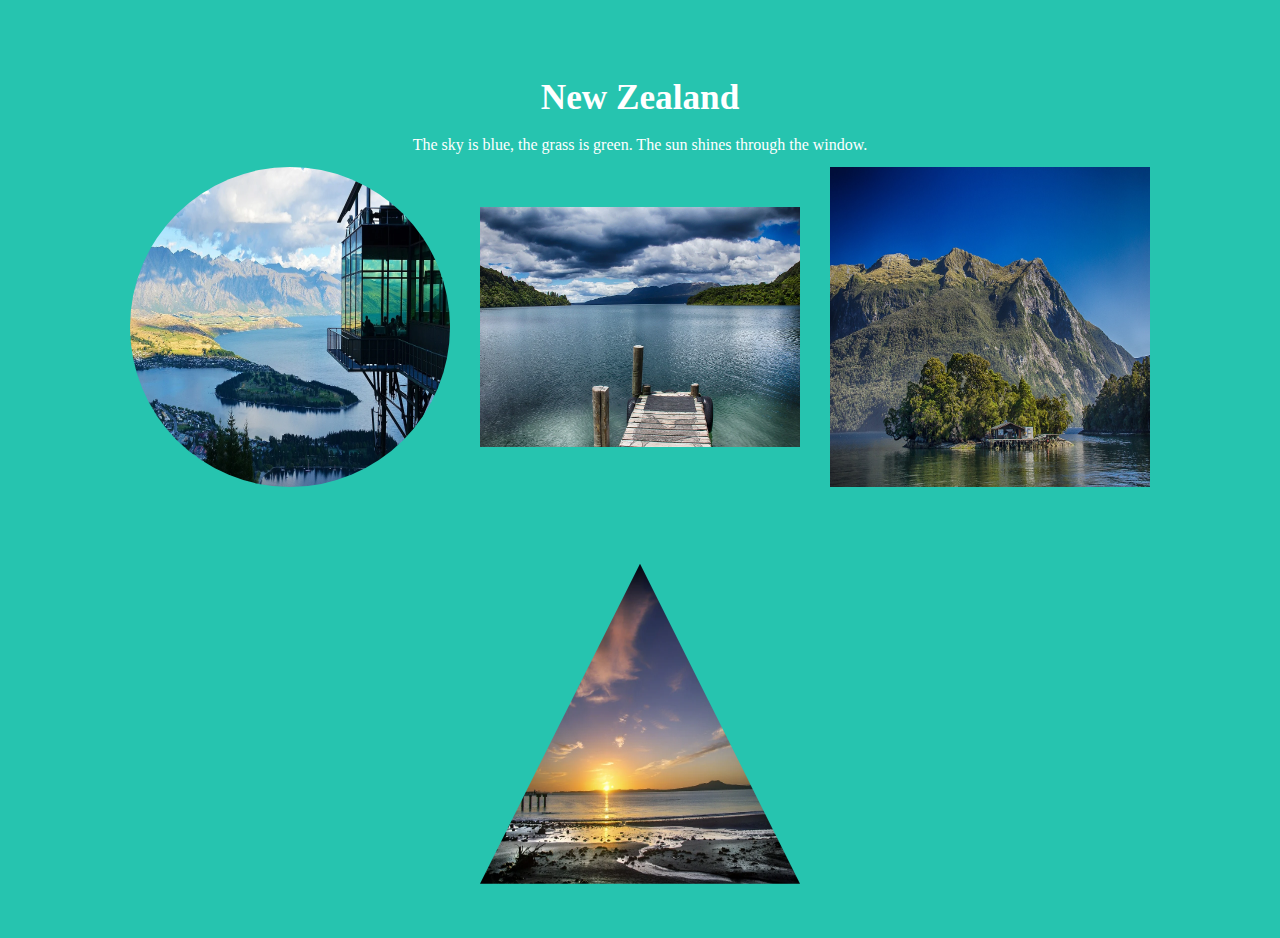
==== index.html @ 3ff0a506 "Slightly responsive, looks more like end product" ====
<!DOCTYPE html>
<html lang="en">

<head>
    <meta charset="UTF-8">
    <meta http-equiv="X-UA-Compatible" content="IE=edge">
    <meta name="viewport" content="width=device-width, initial-scale=1.0">
    <link rel="stylesheet" href="style.css">
    <title>Document</title>
</head>

<body>
    <h1>
        New Zealand
    </h1>
    <h2>
        The sky is blue, the grass is green. The sun shines through the window.
    </h2>
    <div class="img-container">
        <img src="images/pic1.png" alt="circle-shaped-image" class="circle">
        <img src="images/pic2.png" alt="rectangle-shaped-image" class="rectangle">
        <img src="images/pic3.png" alt="square-shaped-image">
        <img src="images/pic4.png" alt="triangle-shaped-image" class="triangle">
    </div>
</body>

</html>
---- style.css ----
* {
    box-sizing: border-box;
}

body{
    margin:0;
    padding: 6vh 9vw;
    background-color: rgb(38, 196, 175);
    /* border: 3vh;
    border-color: black;  */
}

h1{
    font-size: 2.2em;
    text-align: center;
    color: white;
    font-weight: bolder;
    margin-bottom: 2vh;
}

h2{
    font-family: 'DM Sans';
    font-weight: lighter;
    font-size: 1em;
    text-align: center;
    color: white;
}

.img-container{
    display: flex;
    flex-wrap: wrap;
    justify-content: space-around;
    align-items: flex-start;
    row-gap: 6vw;
}
img{
    display: block;
    width:20em;
    height:20em;
    margin: auto;
}
.rectangle{
    height:15em;
    margin:2.5em auto;
}
.triangle{
    clip-path: polygon(50% 0%, 0% 100%, 100% 100%);
}
.circle{
    border-radius: 50%;
}
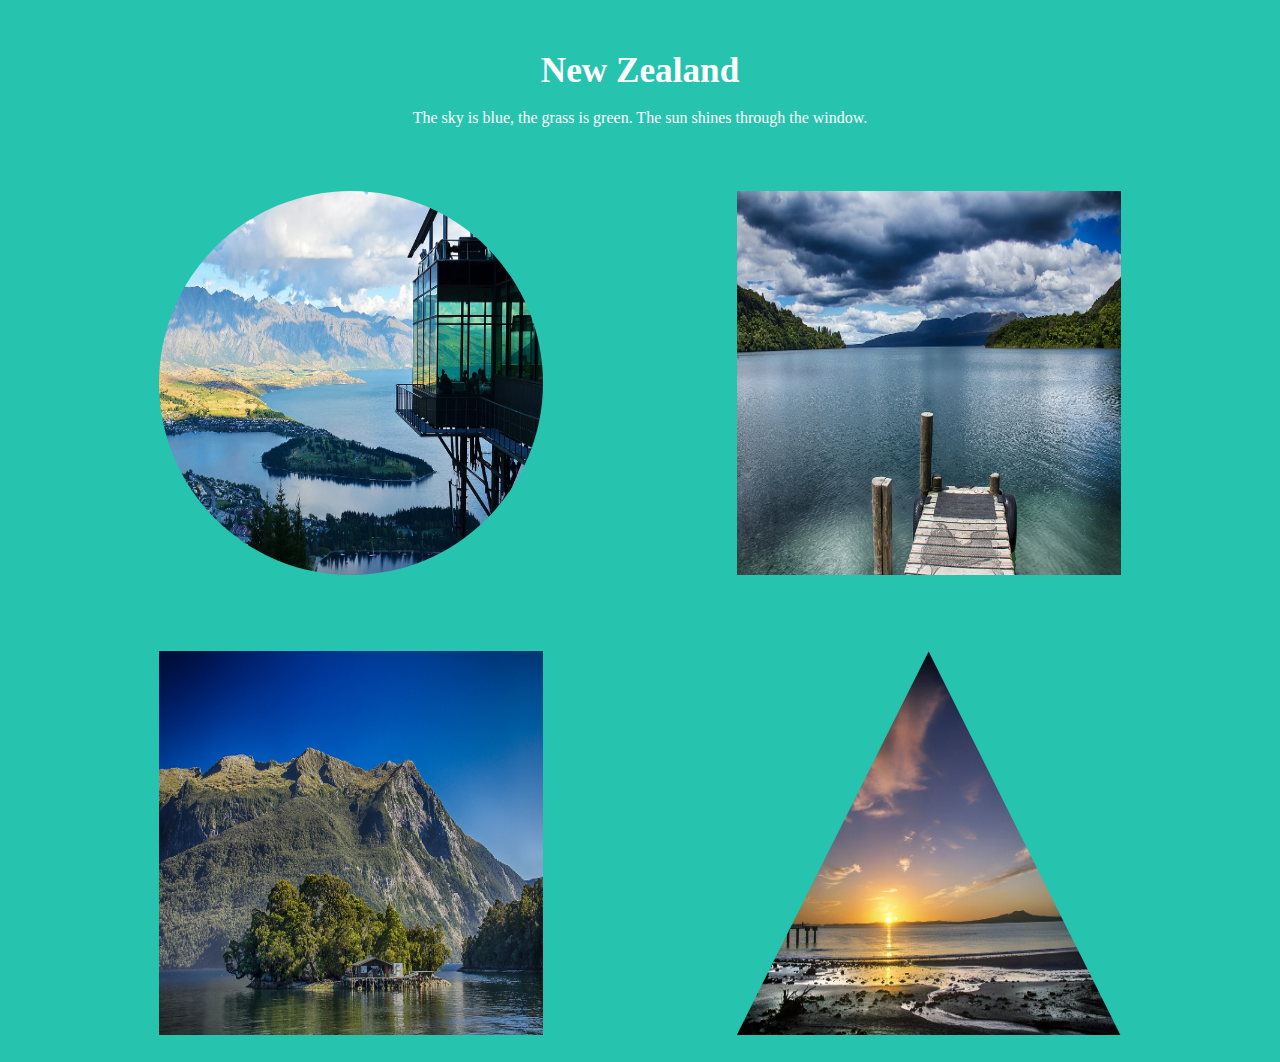
==== commit 6ac14832: "basic overlay" ====
--- a/index.html
+++ b/index.html
@@ -17,11 +17,19 @@
         The sky is blue, the grass is green. The sun shines through the window.
     </h2>
     <div class="img-container">
-        <img src="images/pic1.png" alt="circle-shaped-image" class="circle">
-        <img src="images/pic2.png" alt="rectangle-shaped-image" class="rectangle">
-        <img src="images/pic3.png" alt="square-shaped-image">
-        <img src="images/pic4.png" alt="triangle-shaped-image" class="triangle">
+        <img src="images/pic1.png" alt="circle-shaped-image" class="circle" onclick="overlayOn()">
+        <img src="images/pic2.png" alt="rectangle-shaped-image" class="rectangle" onclick="overlayOn()">
+        <img src="images/pic3.png" alt="square-shaped-image" onclick="overlayOn()">
+        <img src="images/pic4.png" alt="triangle-shaped-image" class="triangle" onclick="overlayOn()">
     </div>
+    <div id="overlay">
+        <div id="over-box">
+            <h1>Lake Wakatipu</h1>
+            <span id="cross" onclick="overlayOff()">tratratra</span>
+            <img src="images/pic1.png" alt="Overlay-Picture">
+        </div>
+    </div>
+    <script src="test.js"></script>
 </body>
 
 </html>--- a/style.css
+++ b/style.css
@@ -4,10 +4,8 @@
 
 body{
     margin:0;
-    padding: 6vh 9vw;
+    padding: 3vh 9vw;
     background-color: rgb(38, 196, 175);
-    /* border: 3vh;
-    border-color: black;  */
 }
 
 h1{
@@ -19,7 +17,6 @@
 }
 
 h2{
-    font-family: 'DM Sans';
     font-weight: lighter;
     font-size: 1em;
     text-align: center;
@@ -27,25 +24,76 @@
 }
 
 .img-container{
+    margin-top: 4em;
     display: flex;
     flex-wrap: wrap;
     justify-content: space-around;
-    align-items: flex-start;
+    align-items: center;
     row-gap: 6vw;
+    column-gap: 10%;
 }
-img{
+.img-container img{
     display: block;
-    width:20em;
-    height:20em;
+    width: 18em;
+    height: 18em;
     margin: auto;
+    max-width: 80vw;
+    max-height: 80vw;
+    min-width: 30vw;
+    min-height: 30vw;
 }
 .rectangle{
-    height:15em;
-    margin:2.5em auto;
+    height: 14em;
+    margin: 2em auto;
+    max-height: 65vw;
+    min-height: 22vw;
 }
 .triangle{
     clip-path: polygon(50% 0%, 0% 100%, 100% 100%);
 }
 .circle{
     border-radius: 50%;
+}
+#overlay{
+    position: fixed;
+    display: none;
+    width: 100%;
+    height: 100%;
+    top: 0;
+    left: 0;
+    right: 0;
+    bottom: 0;
+    background-color: rgba(0,0,0,0.7);
+    z-index: 2;
+    text-align: center;
+}
+#over-box{
+    position: absolute;
+    top: 50%;
+    left: 50%;
+    transform: translate(-50%,-50%);
+    -ms-transform: translate(-50%,-50%);
+    height: 80vh;
+    width: 80vw;
+    max-height: 100vw;
+    max-width: 110vh;
+    background-color: rgb(38, 196, 175);
+    padding:2vh 2vw
+
+}
+#cross{
+    position: absolute;
+    top: 0px;
+    right: 0px;
+}
+#overlay img{
+    height:60%;
+    width:60%;
+    max-height: 50vw;
+    max-width: 50vh;
+    margin-top: 1vh;
+
+
+    /* max-width: 110vh;
+    max-height: 110vw; */
 }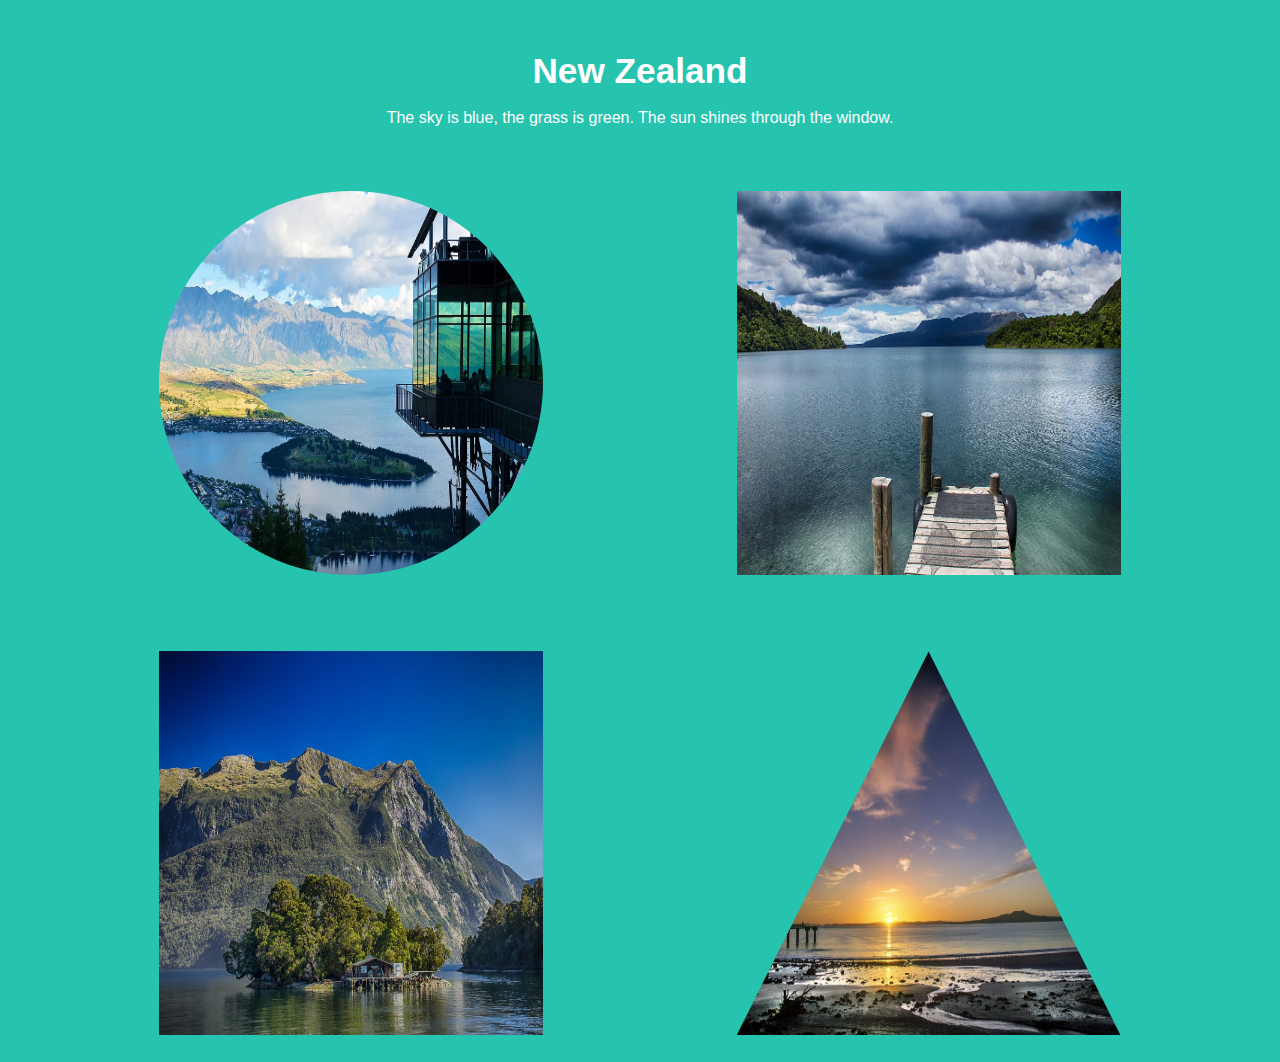
==== commit f8f5b578: "Responsive thumbnail added, README added" ====
--- a/index.html
+++ b/index.html
@@ -5,6 +5,8 @@
     <meta charset="UTF-8">
     <meta http-equiv="X-UA-Compatible" content="IE=edge">
     <meta name="viewport" content="width=device-width, initial-scale=1.0">
+    <link rel="stylesheet" href="https://use.fontawesome.com/releases/v5.15.4/css/all.css"
+        integrity="sha384-DyZ88mC6Up2uqS4h/KRgHuoeGwBcD4Ng9SiP4dIRy0EXTlnuz47vAwmeGwVChigm" crossorigin="anonymous">
     <link rel="stylesheet" href="style.css">
     <title>Document</title>
 </head>
@@ -17,16 +19,16 @@
         The sky is blue, the grass is green. The sun shines through the window.
     </h2>
     <div class="img-container">
-        <img src="images/pic1.png" alt="circle-shaped-image" class="circle" onclick="overlayOn()">
-        <img src="images/pic2.png" alt="rectangle-shaped-image" class="rectangle" onclick="overlayOn()">
-        <img src="images/pic3.png" alt="square-shaped-image" onclick="overlayOn()">
-        <img src="images/pic4.png" alt="triangle-shaped-image" class="triangle" onclick="overlayOn()">
+        <img src="./images/pic1.png" alt="circle-shaped-image" class="circle" onclick="overlayOn()">
+        <img src="./images/pic2.png" alt="rectangle-shaped-image" class="rectangle" onclick="overlayOn()">
+        <img src="./images/pic3.png" alt="square-shaped-image" onclick="overlayOn()">
+        <img src="./images/pic4.png" alt="triangle-shaped-image" class="triangle" onclick="overlayOn()">
     </div>
     <div id="overlay">
         <div id="over-box">
             <h1>Lake Wakatipu</h1>
-            <span id="cross" onclick="overlayOff()">tratratra</span>
-            <img src="images/pic1.png" alt="Overlay-Picture">
+            <i class="fas fa-times-circle fa-3x" id=close onclick="overlayOff()"></i>
+            <img src="./images/pic1.png" alt="Overlay-Picture">
         </div>
     </div>
     <script src="test.js"></script>
--- a/style.css
+++ b/style.css
@@ -1,5 +1,6 @@
 * {
     box-sizing: border-box;
+    font-family:Arial, Helvetica, sans-serif;
 }
 
 body{
@@ -41,7 +42,23 @@
     max-height: 80vw;
     min-width: 30vw;
     min-height: 30vw;
+
+    filter: grayscale(0%);
+    filter: gray;
+    -webkit-filter: grayscale(0%);
+    filter: none;
+    transition: 1s ease;
 }
+
+.img-container img:hover{
+    cursor: pointer;
+
+    filter: grayscale(100%);
+    -webkit-filter: grayscale(100%);
+    transition: all 1s ease;
+
+}
+
 .rectangle{
     height: 14em;
     margin: 2em auto;
@@ -76,24 +93,25 @@
     height: 80vh;
     width: 80vw;
     max-height: 100vw;
-    max-width: 110vh;
+    max-width: 100vh;
+    min-height: 50vh;
     background-color: rgb(38, 196, 175);
-    padding:2vh 2vw
-
+    padding:2vh 2vw;
 }
-#cross{
+#close{
     position: absolute;
     top: 0px;
     right: 0px;
 }
+
+#close:hover{
+    cursor: pointer;
+}
+
 #overlay img{
-    height:60%;
+    height: 60%;
     width:60%;
     max-height: 50vw;
     max-width: 50vh;
     margin-top: 1vh;
-
-
-    /* max-width: 110vh;
-    max-height: 110vw; */
 }